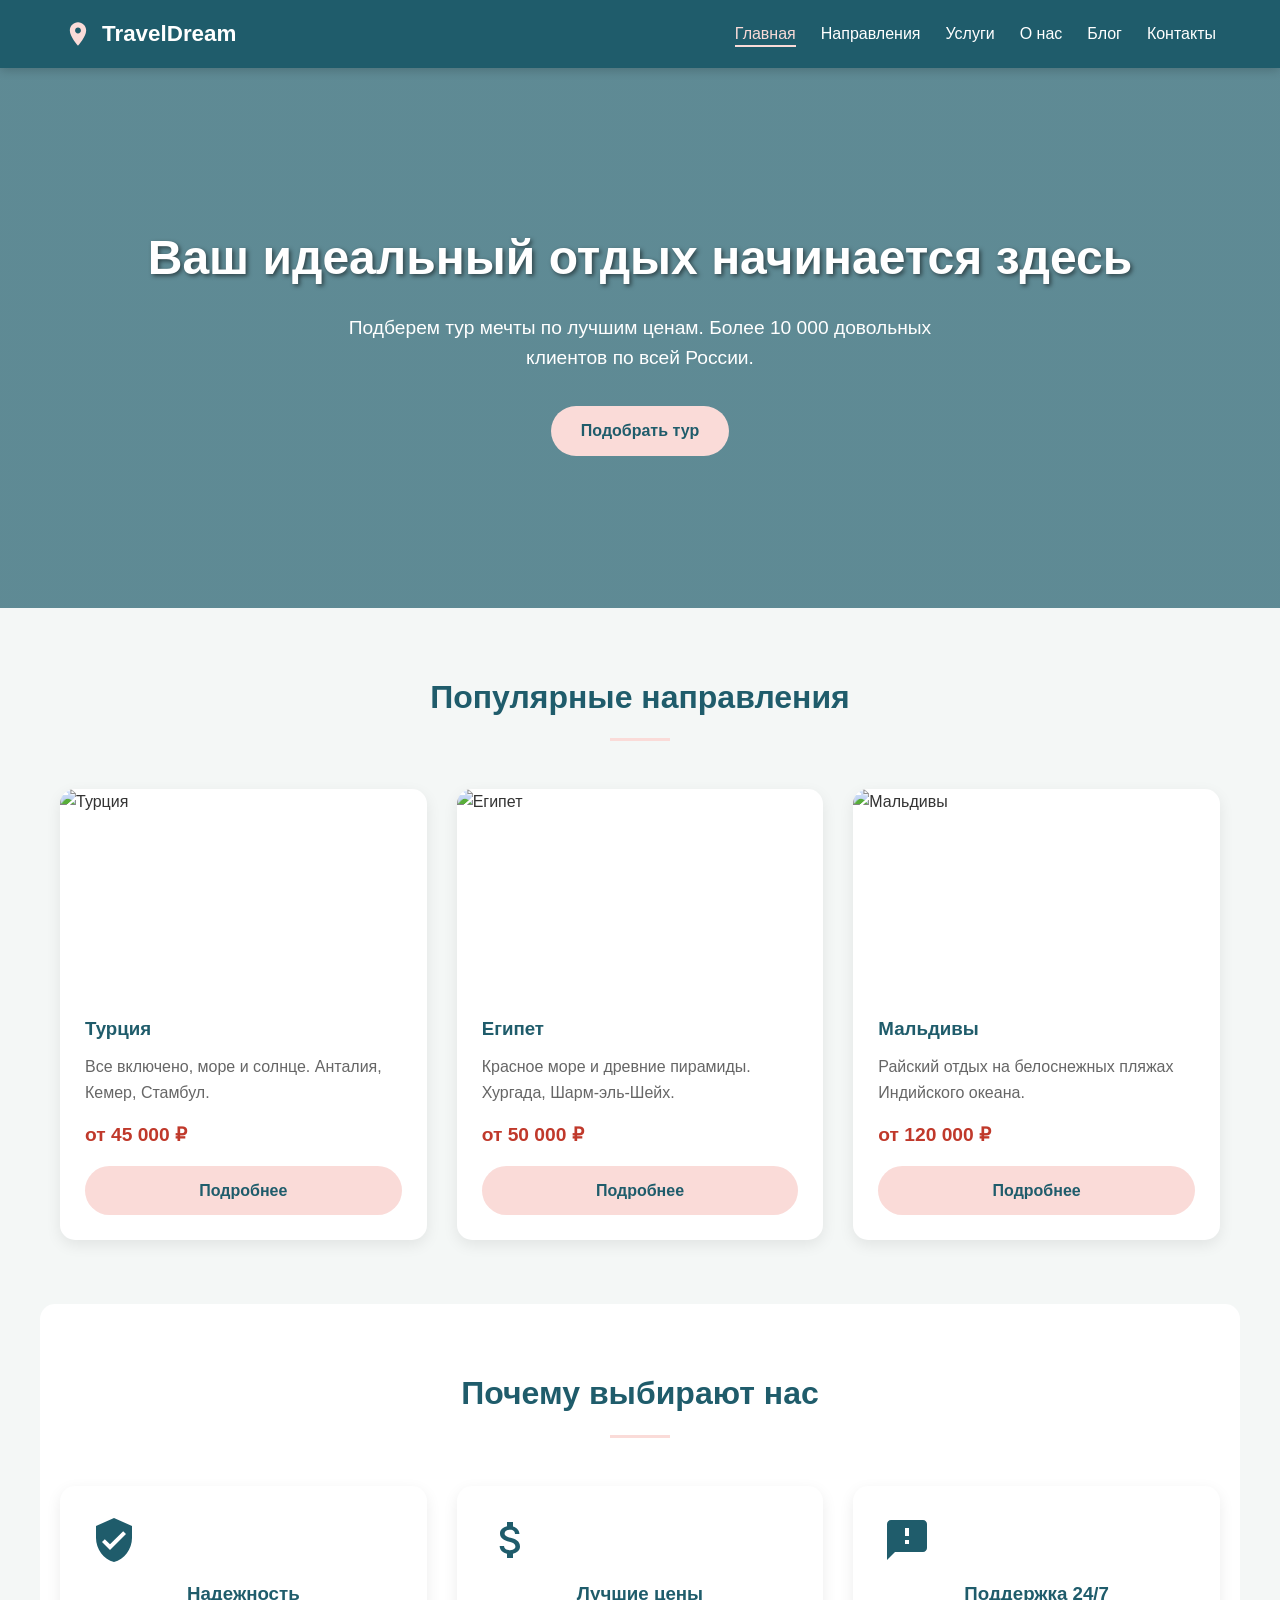
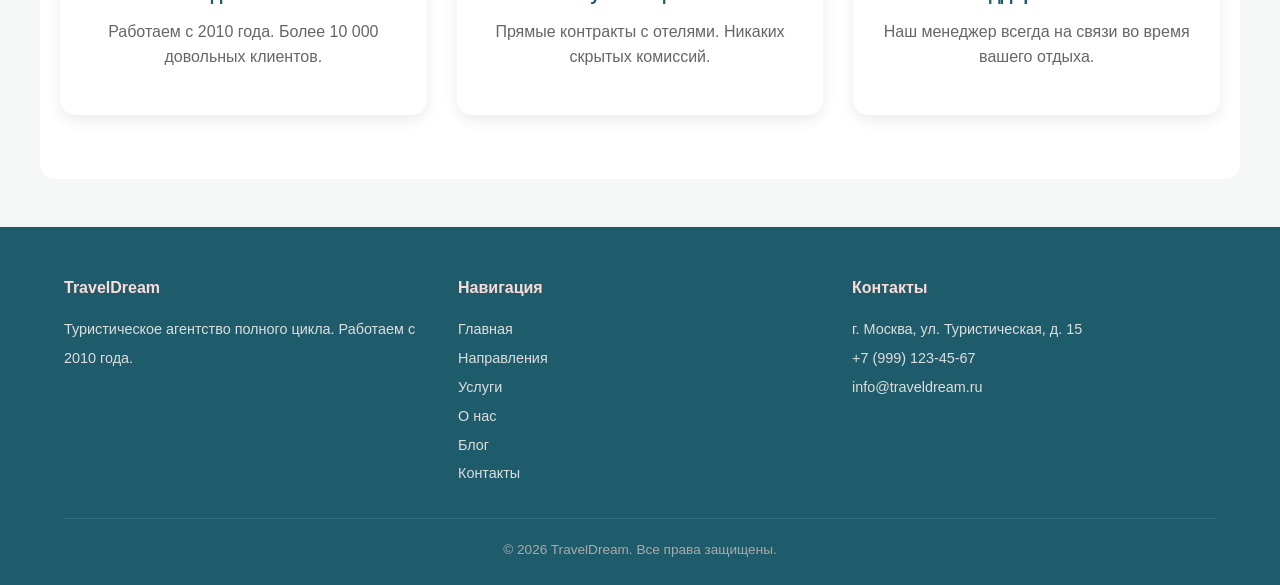
==== index.html @ c991c15f "Add files via upload" ====
<!DOCTYPE html>
<html lang="ru">
<head>
    <meta charset="UTF-8">
    <meta name="viewport" content="width=device-width, initial-scale=1.0">
    <title>TravelDream - Туристическое агентство</title>
    <link rel="stylesheet" href="css/style.css">
</head>
<body>

    <header>
        <a href="index.html" class="logo">
            <svg viewBox="0 0 24 24"><path d="M12 2C8.13 2 5 5.13 5 9c0 5.25 7 13 7 13s7-7.75 7-13c0-3.87-3.13-7-7-7zm0 9.5c-1.38 0-2.5-1.12-2.5-2.5s1.12-2.5 2.5-2.5 2.5 1.12 2.5 2.5-1.12 2.5-2.5 2.5z"/></svg>
            TravelDream
        </a>
        <nav>
            <ul>
                <li><a href="index.html">Главная</a></li>
                <li><a href="tours.html">Направления</a></li>
                <li><a href="services.html">Услуги</a></li>
                <li><a href="about.html">О нас</a></li>
                <li><a href="blog.html">Блог</a></li>
                <li><a href="contacts.html">Контакты</a></li>
            </ul>
        </nav>
    </header>

    <section class="hero">
        <h1>Ваш идеальный отдых начинается здесь</h1>
        <p>Подберем тур мечты по лучшим ценам. Более 10 000 довольных клиентов по всей России.</p>
        <a href="tours.html" class="btn">Подобрать тур</a>
    </section>

    <section class="container">
        <h2 class="section-title">Популярные направления</h2>
        <div class="grid">
            <div class="card">
                <img src="https://images.unsplash.com/photo-1524231757912-21f4fe3a7200?ixlib=rb-1.2.1&auto=format&fit=crop&w=800&q=80" alt="Турция">
                <div class="card-content">
                    <h3>Турция</h3>
                    <p>Все включено, море и солнце. Анталия, Кемер, Стамбул.</p>
                    <span class="price">от 45 000 ₽</span>
                    <a href="turkey.html" class="btn">Подробнее</a>
                </div>
            </div>
            <div class="card">
                <img src="https://images.unsplash.com/photo-1568322445389-f64ac2515020?ixlib=rb-1.2.1&auto=format&fit=crop&w=800&q=80" alt="Египет">
                <div class="card-content">
                    <h3>Египет</h3>
                    <p>Красное море и древние пирамиды. Хургада, Шарм-эль-Шейх.</p>
                    <span class="price">от 50 000 ₽</span>
                    <a href="egypt.html" class="btn">Подробнее</a>
                </div>
            </div>
            <div class="card">
                <img src="https://images.unsplash.com/photo-1514282401047-d79a71a590e8?ixlib=rb-1.2.1&auto=format&fit=crop&w=800&q=80" alt="Мальдивы">
                <div class="card-content">
                    <h3>Мальдивы</h3>
                    <p>Райский отдых на белоснежных пляжах Индийского океана.</p>
                    <span class="price">от 120 000 ₽</span>
                    <a href="maldives.html" class="btn">Подробнее</a>
                </div>
            </div>
        </div>
    </section>

    <section class="container" style="background-color: white; border-radius: 15px;">
        <h2 class="section-title">Почему выбирают нас</h2>
        <div class="grid">
            <div class="card" style="text-align: center; padding: 30px;">
                <svg class="icon" viewBox="0 0 24 24"><path d="M12 1L3 5v6c0 5.55 3.84 10.74 9 12 5.16-1.26 9-6.45 9-12V5l-9-4zm-2 16l-4-4 1.41-1.41L10 14.17l6.59-6.59L18 9l-8 8z"/></svg>
                <h3>Надежность</h3>
                <p>Работаем с 2010 года. Более 10 000 довольных клиентов.</p>
            </div>
            <div class="card" style="text-align: center; padding: 30px;">
                <svg class="icon" viewBox="0 0 24 24"><path d="M11.8 10.9c-2.27-.59-3-1.2-3-2.15 0-1.09 1.01-1.85 2.7-1.85 1.78 0 2.44.85 2.5 2.1h2.21c-.07-1.72-1.12-3.3-3.21-3.81V3h-3v2.16c-1.94.42-3.5 1.68-3.5 3.61 0 2.31 1.91 3.46 4.7 4.13 2.5.6 3 1.48 3 2.41 0 .69-.49 1.79-2.7 1.79-2.06 0-2.87-.92-2.98-2.1h-2.2c.12 2.19 1.76 3.42 3.68 3.83V21h3v-2.15c1.95-.37 3.5-1.5 3.5-3.55 0-2.84-2.43-3.81-4.7-4.4z"/></svg>
                <h3>Лучшие цены</h3>
                <p>Прямые контракты с отелями. Никаких скрытых комиссий.</p>
            </div>
            <div class="card" style="text-align: center; padding: 30px;">
                <svg class="icon" viewBox="0 0 24 24"><path d="M20 2H4c-1.1 0-1.99.9-1.99 2L2 22l4-4h14c1.1 0 2-.9 2-2V4c0-1.1-.9-2-2-2zm-7 12h-2v-2h2v2zm0-4h-2V6h2v4z"/></svg>
                <h3>Поддержка 24/7</h3>
                <p>Наш менеджер всегда на связи во время вашего отдыха.</p>
            </div>
        </div>
    </section>

    <footer>
        <div class="footer-grid">
            <div class="footer-col">
                <h4>TravelDream</h4>
                <p>Туристическое агентство полного цикла. Работаем с 2010 года.</p>
            </div>
            <div class="footer-col">
                <h4>Навигация</h4>
                <a href="index.html">Главная</a>
                <a href="tours.html">Направления</a>
                <a href="services.html">Услуги</a>
                <a href="about.html">О нас</a>
                <a href="blog.html">Блог</a>
                <a href="contacts.html">Контакты</a>
            </div>
            <div class="footer-col">
                <h4>Контакты</h4>
                <p>г. Москва, ул. Туристическая, д. 15</p>
                <p>+7 (999) 123-45-67</p>
                <p>info@traveldream.ru</p>
            </div>
        </div>
        <div class="copyright">
            &copy; 2026 TravelDream. Все права защищены.
        </div>
    </footer>

    <script src="js/script.js"></script>
</body>
</html>
---- css/style.css ----
:root {
    --primary: #1F5C6B;
    --accent: #FADBD8;
    --text: #333333;
    --bg: #f4f7f6;
    --white: #ffffff;
    --shadow: 0 5px 15px rgba(0,0,0,0.08);
    --danger: #c0392b;
}

* {
    margin: 0;
    padding: 0;
    box-sizing: border-box;
    font-family: 'Segoe UI', Tahoma, Geneva, Verdana, sans-serif;
}

body {
    background-color: var(--bg);
    color: var(--text);
    line-height: 1.6;
}

/* Шапка */
header {
    background-color: var(--primary);
    color: var(--white);
    padding: 1rem 5%;
    display: flex;
    justify-content: space-between;
    align-items: center;
    position: sticky;
    top: 0;
    z-index: 1000;
    box-shadow: 0 2px 10px rgba(0,0,0,0.2);
}

.logo {
    display: flex;
    align-items: center;
    gap: 10px;
    font-size: 1.4rem;
    font-weight: bold;
    color: var(--white);
    text-decoration: none;
}

.logo svg {
    width: 28px;
    height: 28px;
    fill: var(--accent);
}

nav ul {
    list-style: none;
    display: flex;
    gap: 25px;
}

nav a {
    color: var(--white);
    text-decoration: none;
    font-weight: 500;
    transition: color 0.3s;
    font-size: 1rem;
    padding-bottom: 3px;
    border-bottom: 2px solid transparent;
}

nav a:hover, nav a.active {
    color: var(--accent);
    border-bottom-color: var(--accent);
}

/* SVG Иконки */
.icon {
    width: 48px;
    height: 48px;
    fill: var(--primary);
    margin-bottom: 15px;
}

.icon-small {
    width: 20px;
    height: 20px;
    fill: var(--primary);
    vertical-align: middle;
    margin-right: 8px;
}

/* Баннер */
.hero {
    background: linear-gradient(rgba(31, 92, 107, 0.7), rgba(31, 92, 107, 0.7)), url('https://images.unsplash.com/photo-1507525428034-b723cf961d3e?ixlib=rb-1.2.1&auto=format&fit=crop&w=1350&q=80');
    background-size: cover;
    background-position: center;
    min-height: 60vh;
    display: flex;
    flex-direction: column;
    justify-content: center;
    align-items: center;
    text-align: center;
    color: var(--white);
    padding: 40px 20px;
}

.hero h1 {
    font-size: 3rem;
    margin-bottom: 1rem;
    text-shadow: 2px 2px 4px rgba(0,0,0,0.5);
}

.hero p {
    font-size: 1.2rem;
    margin-bottom: 2rem;
    max-width: 600px;
}

/* Кнопки */
.btn {
    background-color: var(--accent);
    color: var(--primary);
    padding: 12px 30px;
    border: none;
    border-radius: 30px;
    font-size: 1rem;
    font-weight: bold;
    cursor: pointer;
    transition: all 0.3s;
    text-decoration: none;
    display: inline-block;
    text-align: center;
}

.btn:hover {
    background-color: #f7cac9;
    transform: translateY(-2px);
    box-shadow: 0 5px 15px rgba(0,0,0,0.2);
}

.btn-outline {
    background: transparent;
    border: 2px solid var(--primary);
    color: var(--primary);
    padding: 10px 25px;
}

.btn-outline:hover {
    background: var(--primary);
    color: var(--white);
}

/* Секции */
.container {
    max-width: 1200px;
    margin: 0 auto;
    padding: 4rem 20px;
}

.section-title {
    text-align: center;
    font-size: 2rem;
    margin-bottom: 3rem;
    color: var(--primary);
    position: relative;
}

.section-title::after {
    content: '';
    display: block;
    width: 60px;
    height: 3px;
    background-color: var(--accent);
    margin: 15px auto 0;
}

/* Сетка карточек */
.grid {
    display: grid;
    grid-template-columns: repeat(auto-fit, minmax(280px, 1fr));
    gap: 30px;
}

.card {
    background: var(--white);
    border-radius: 15px;
    overflow: hidden;
    box-shadow: var(--shadow);
    transition: transform 0.3s;
    display: flex;
    flex-direction: column;
}

.card:hover {
    transform: translateY(-8px);
}

.card img {
    width: 100%;
    height: 200px;
    object-fit: cover;
}

.card-content {
    padding: 25px;
    flex-grow: 1;
    display: flex;
    flex-direction: column;
}

.card h3 {
    margin-bottom: 10px;
    color: var(--primary);
}

.card p {
    color: #666;
    margin-bottom: 15px;
    flex-grow: 1;
}

.price {
    font-weight: bold;
    color: var(--danger);
    font-size: 1.2rem;
    margin-bottom: 15px;
    display: block;
}

/* Формы */
.form-group {
    margin-bottom: 1.5rem;
}

.form-group label {
    display: block;
    margin-bottom: 0.5rem;
    font-weight: 500;
}

.form-group input, .form-group textarea, .form-group select {
    width: 100%;
    padding: 12px;
    border: 1px solid #ccc;
    border-radius: 8px;
    font-size: 1rem;
    font-family: inherit;
    background: var(--white);
}

.form-group input:focus, .form-group textarea:focus, .form-group select:focus {
    outline: none;
    border-color: var(--primary);
}

/* Статьи в блоге */
.article-card {
    display: flex;
    gap: 20px;
    background: var(--white);
    border-radius: 15px;
    padding: 20px;
    box-shadow: var(--shadow);
    margin-bottom: 20px;
    transition: transform 0.3s;
}

.article-card:hover {
    transform: translateX(5px);
}

.article-card img {
    width: 180px;
    height: 140px;
    border-radius: 10px;
    object-fit: cover;
    flex-shrink: 0;
}

.article-content {
    flex-grow: 1;
}

.article-content h3 {
    color: var(--primary);
    margin-bottom: 10px;
}

.article-content .date {
    color: #999;
    font-size: 0.85rem;
    margin-bottom: 10px;
}

.article-content a {
    color: var(--primary);
    text-decoration: none;
    font-weight: 600;
}

/* Хлебные крошки */
.breadcrumbs {
    padding: 20px 5%;
    background: var(--white);
    font-size: 0.9rem;
    color: #666;
}

.breadcrumbs a {
    color: var(--primary);
    text-decoration: none;
}

.breadcrumbs a:hover {
    text-decoration: underline;
}

/* Инфо-блок на странице города */
.city-info {
    background: var(--white);
    border-radius: 15px;
    padding: 40px;
    box-shadow: var(--shadow);
    margin-bottom: 30px;
}

.city-info h1 {
    color: var(--primary);
    margin-bottom: 20px;
    font-size: 2.2rem;
}

.city-info h2 {
    color: var(--primary);
    margin: 25px 0 15px;
    font-size: 1.4rem;
}

.city-info ul {
    margin-left: 20px;
    margin-bottom: 15px;
}

.city-info ul li {
    margin-bottom: 8px;
}

.city-info .price-tag {
    display: inline-block;
    background: var(--accent);
    color: var(--primary);
    padding: 10px 25px;
    border-radius: 30px;
    font-weight: bold;
    font-size: 1.2rem;
    margin-top: 20px;
}

/* Подвал */
footer {
    background-color: var(--primary);
    color: var(--white);
    padding: 3rem 5% 1.5rem;
    margin-top: 3rem;
}

.footer-grid {
    display: grid;
    grid-template-columns: repeat(auto-fit, minmax(200px, 1fr));
    gap: 30px;
    max-width: 1200px;
    margin: 0 auto;
}

.footer-col h4 {
    margin-bottom: 15px;
    color: var(--accent);
}

.footer-col p, .footer-col a {
    color: #ddd;
    text-decoration: none;
    font-size: 0.9rem;
    line-height: 2;
    display: block;
}

.footer-col a:hover {
    color: var(--accent);
}

.copyright {
    text-align: center;
    margin-top: 30px;
    padding-top: 20px;
    border-top: 1px solid rgba(255,255,255,0.1);
    font-size: 0.85rem;
    color: #aaa;
}

/* Адаптивность */
@media (max-width: 768px) {
    header {
        flex-direction: column;
        gap: 15px;
    }
    nav ul {
        flex-wrap: wrap;
        justify-content: center;
        gap: 15px;
    }
    .hero h1 {
        font-size: 2rem;
    }
    .article-card {
        flex-direction: column;
    }
    .article-card img {
        width: 100%;
        height: 200px;
    }
    .city-info {
        padding: 25px;
    }
}
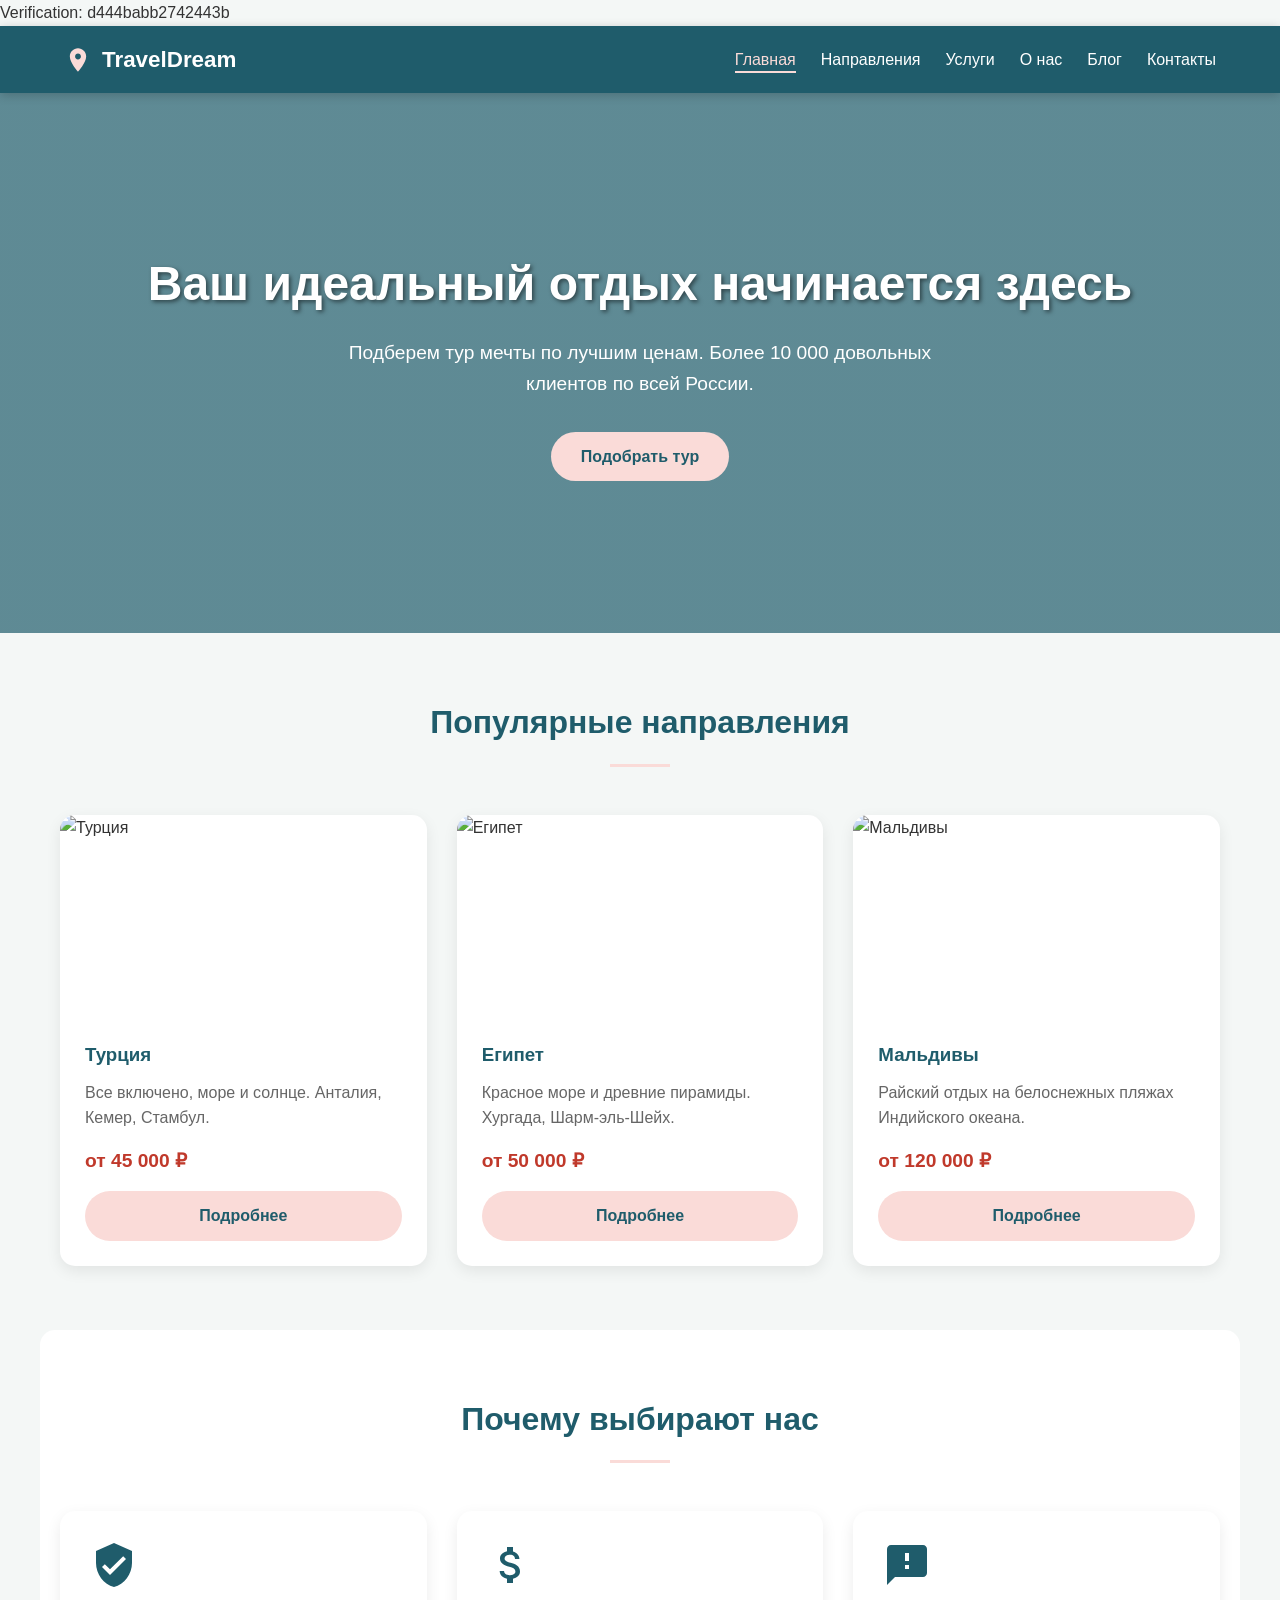
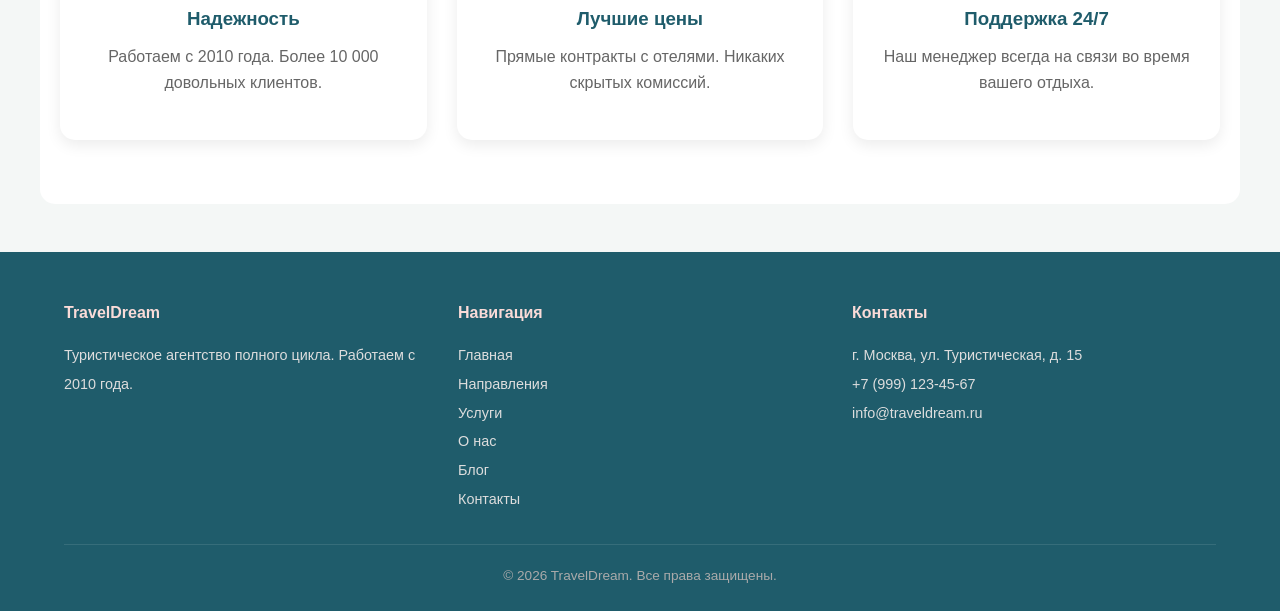
==== commit c1f175fd: "Update index.html" ====
--- a/index.html
+++ b/index.html
@@ -5,9 +5,11 @@
     <meta name="viewport" content="width=device-width, initial-scale=1.0">
     <title>TravelDream - Туристическое агентство</title>
     <link rel="stylesheet" href="css/style.css">
+    <meta name="google-site-verification" content="OP_wvyRkH1lvNn0SRkBbtA4TRTrAnOfLFInkeMVg6SE" />
+    <meta http-equiv="Content-Type" content="text/html; charset=UTF-8">
 </head>
 <body>
-
+    Verification: d444babb2742443b
     <header>
         <a href="index.html" class="logo">
             <svg viewBox="0 0 24 24"><path d="M12 2C8.13 2 5 5.13 5 9c0 5.25 7 13 7 13s7-7.75 7-13c0-3.87-3.13-7-7-7zm0 9.5c-1.38 0-2.5-1.12-2.5-2.5s1.12-2.5 2.5-2.5 2.5 1.12 2.5 2.5-1.12 2.5-2.5 2.5z"/></svg>
@@ -114,4 +116,4 @@
 
     <script src="js/script.js"></script>
 </body>
-</html>+</html>
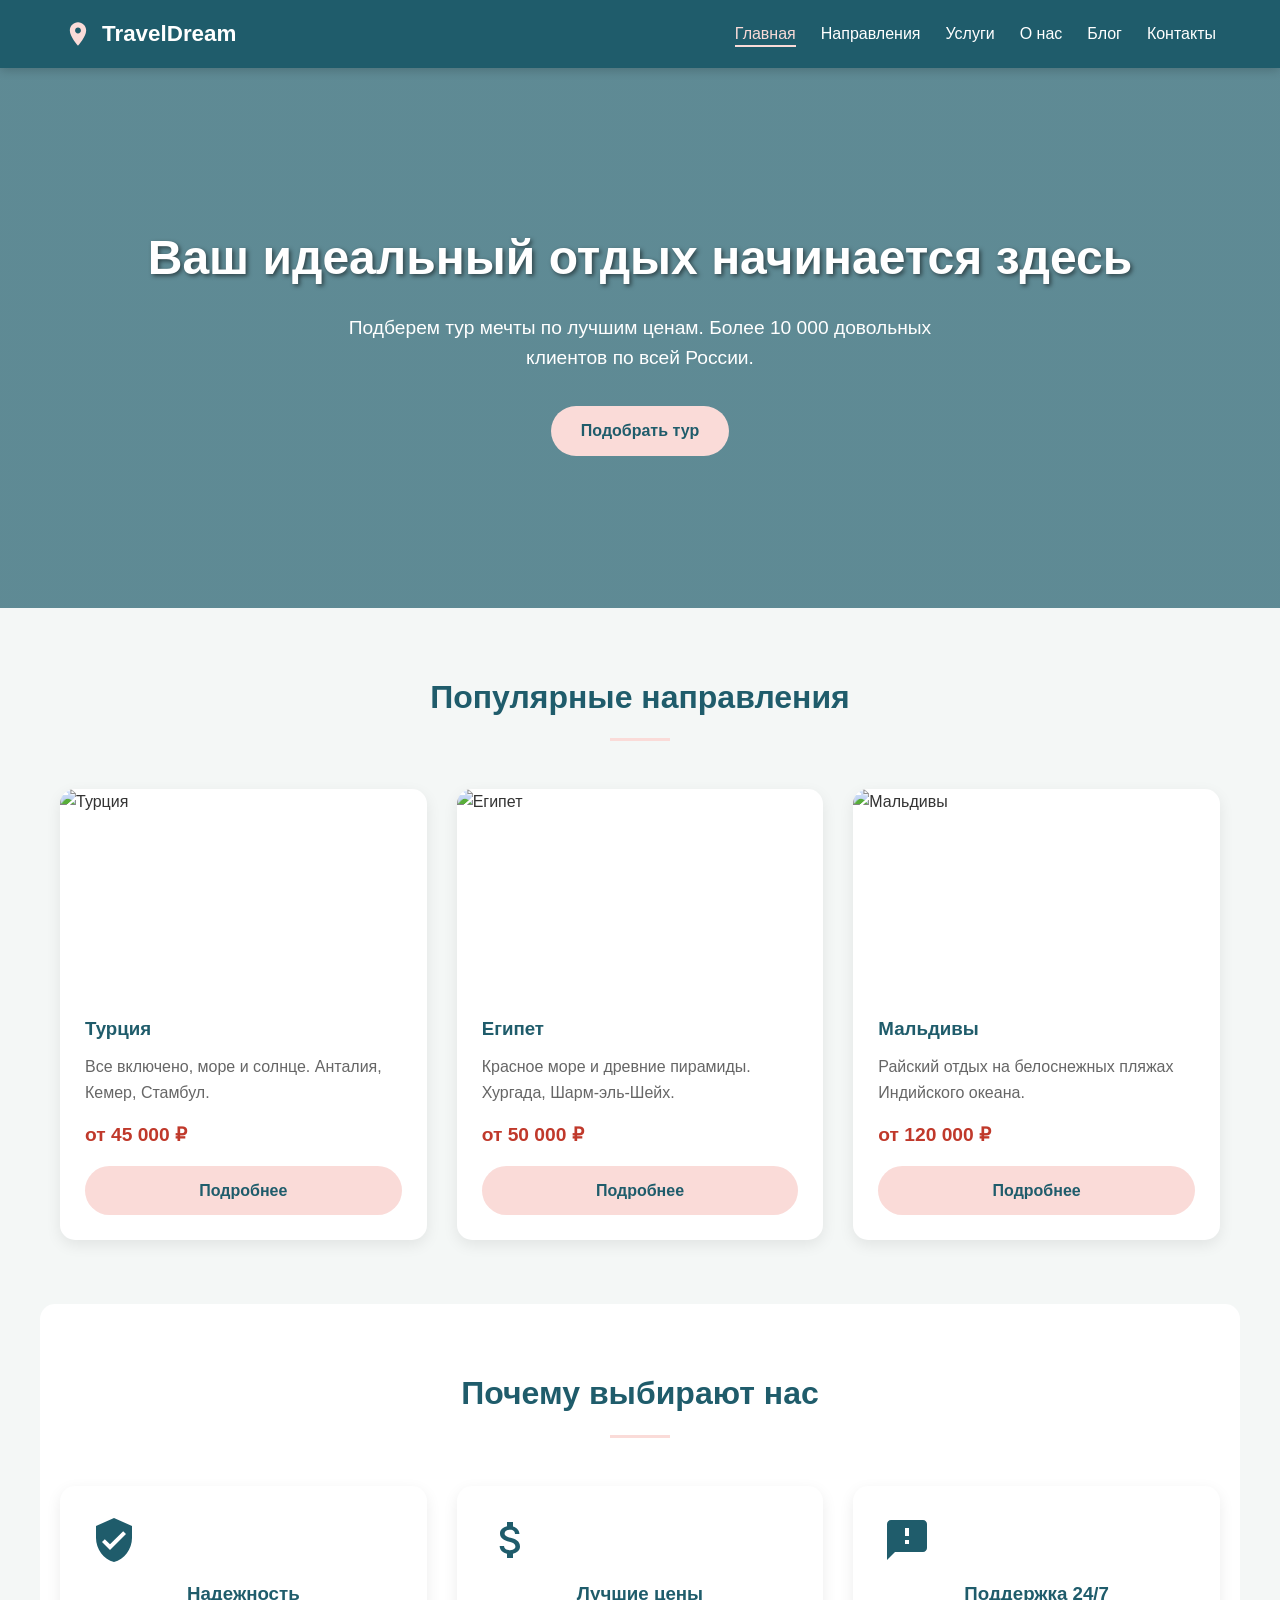
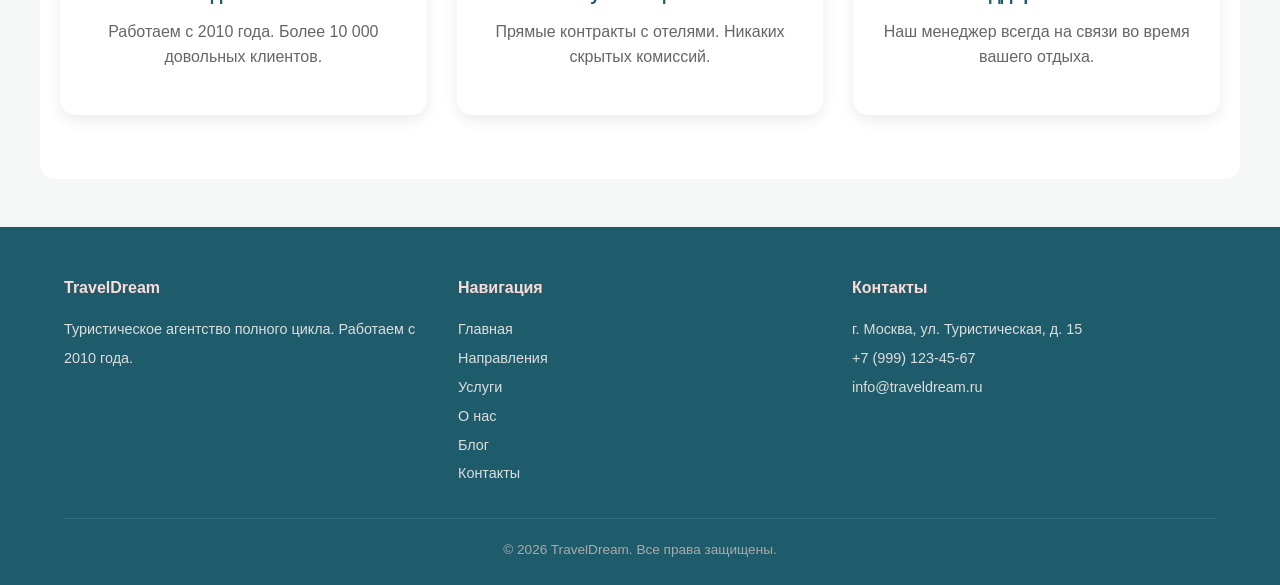
==== commit 0d0d8cc9: "Update index.html" ====
--- a/index.html
+++ b/index.html
@@ -6,10 +6,8 @@
     <title>TravelDream - Туристическое агентство</title>
     <link rel="stylesheet" href="css/style.css">
     <meta name="google-site-verification" content="OP_wvyRkH1lvNn0SRkBbtA4TRTrAnOfLFInkeMVg6SE" />
-    <meta http-equiv="Content-Type" content="text/html; charset=UTF-8">
 </head>
 <body>
-    Verification: d444babb2742443b
     <header>
         <a href="index.html" class="logo">
             <svg viewBox="0 0 24 24"><path d="M12 2C8.13 2 5 5.13 5 9c0 5.25 7 13 7 13s7-7.75 7-13c0-3.87-3.13-7-7-7zm0 9.5c-1.38 0-2.5-1.12-2.5-2.5s1.12-2.5 2.5-2.5 2.5 1.12 2.5 2.5-1.12 2.5-2.5 2.5z"/></svg>
